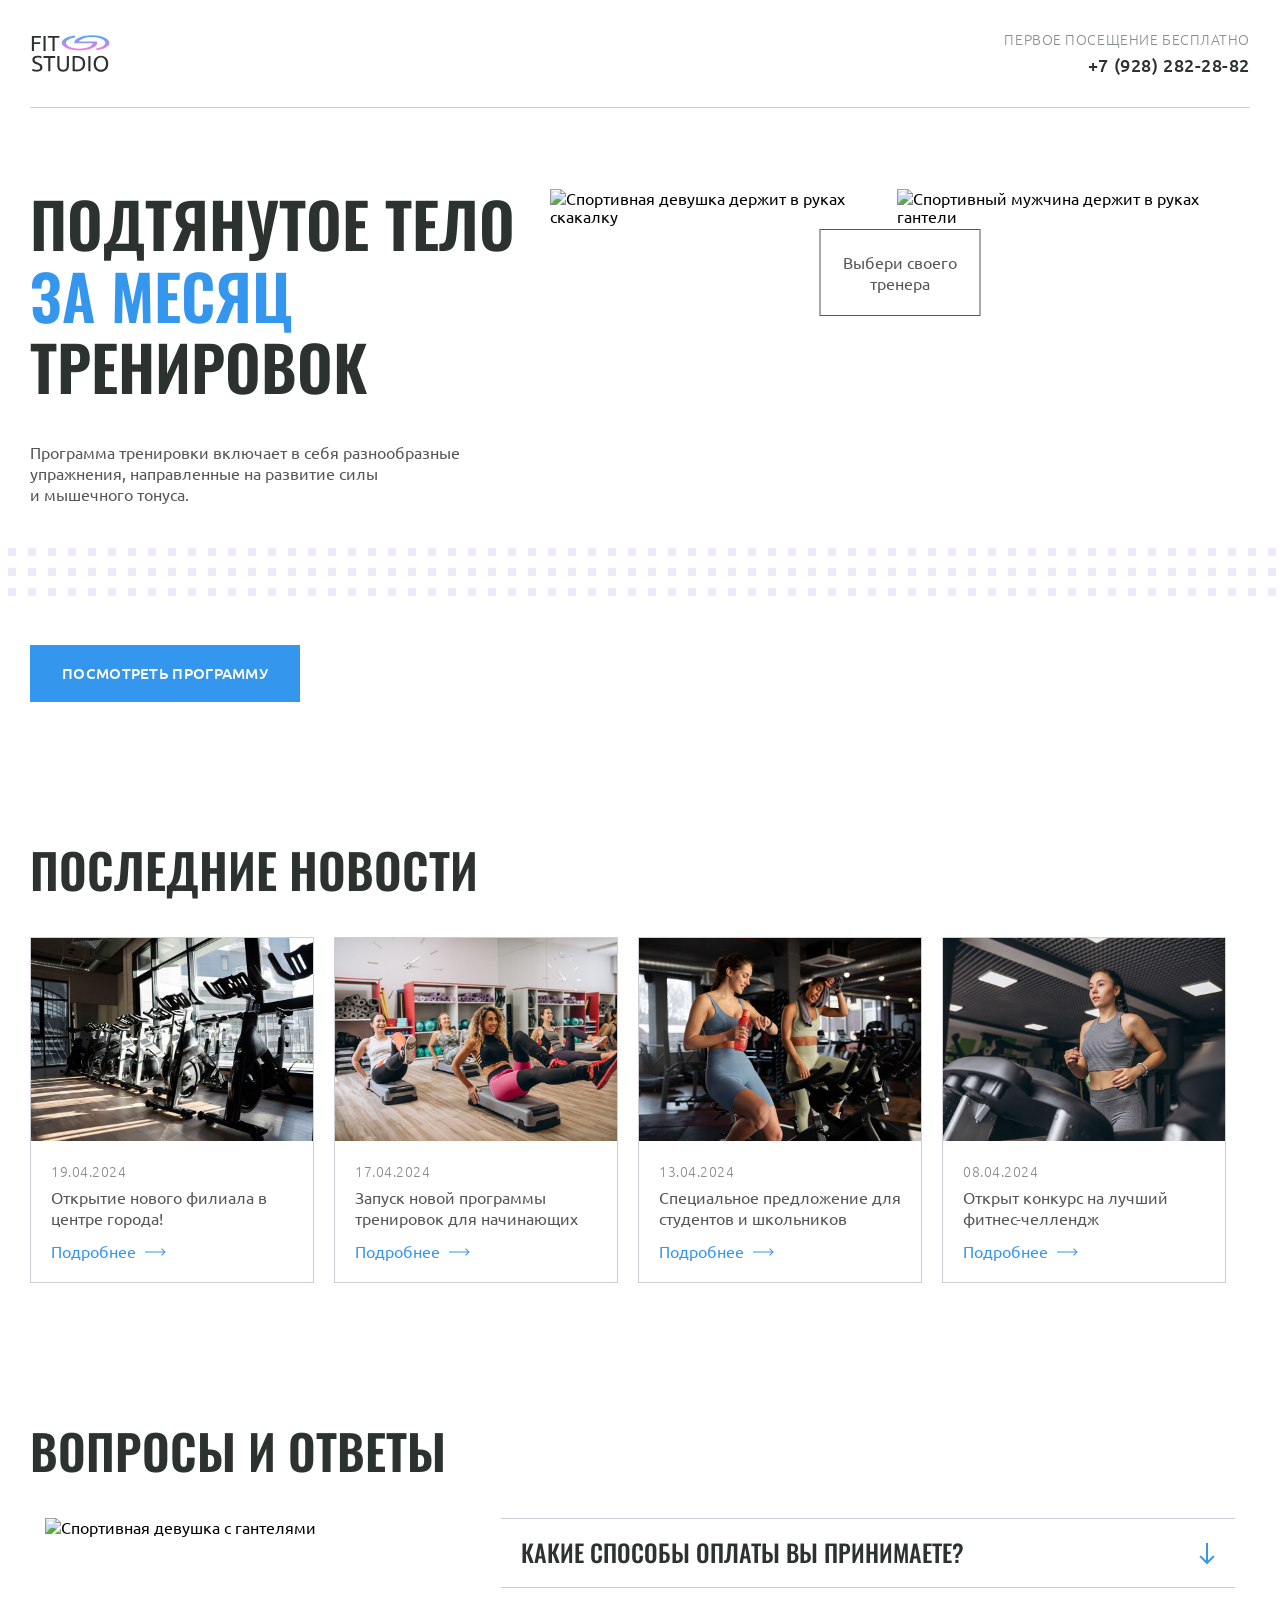
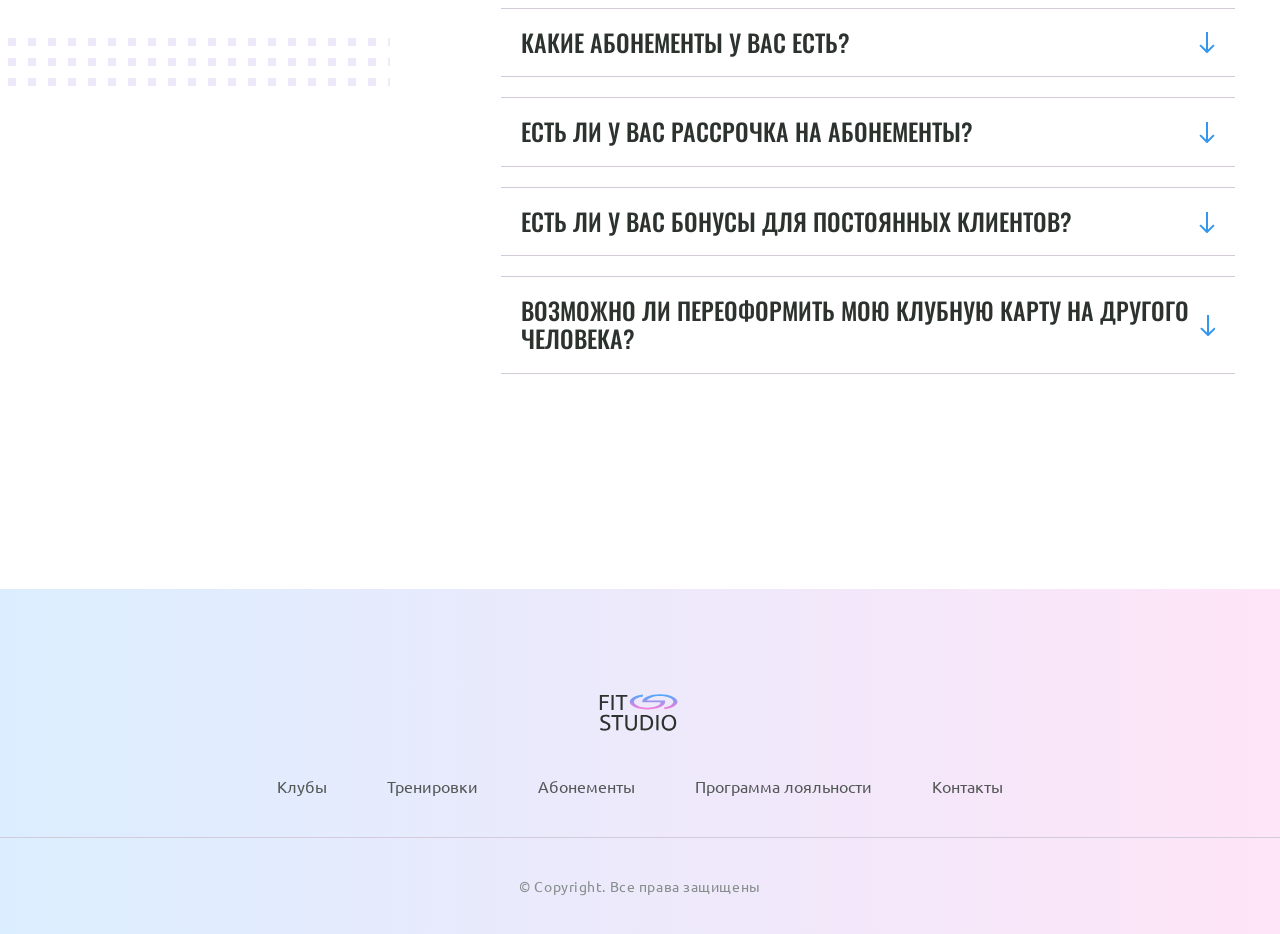
==== index.html @ f5c2be7f "Add files via upload" ====
<!doctype html>
<html lang="ru">
  <head>
    <meta charset="UTF-8" />
    <meta name="viewport" content="width=device-width, initial-scale=1.0" />
    <title>Fit Studio - Главная</title>
    <link
      rel="icon"
      href="./images/icons/favicon-icon.svg"
      type="image/svg+xml"
      sizes="128x128"
    />
    <link rel="stylesheet" href="./css/normalaize.css" />
    <link rel="stylesheet" href="./css/fonts.css" />
    <link rel="stylesheet" href="./css/globals.css" />
    <link rel="stylesheet" href="./css/header.css" />
    <link rel="stylesheet" href="./css/index.css" />
    <link rel="stylesheet" href="./css/footer.css" />
  </head>
  <body>
    <header class="header">
      <div class="container">
        <div class="header-inner">
          <a href="/"
            ><img
              src="./images/icons/logo-icon.svg"
              width="84"
              height="45"
              alt="Логотип Fit Studio"
          /></a>
          <div class="phone text-sub">
            <p>Первое посещение бесплатно</p>
            <a href="tel:+79282822882">+7 (928) 282-28-82</a>
          </div>
        </div>
      </div>
    </header>
    <section class="hero section">
      <div class="container hero-container">
        <div class="hero-info">
          <h1>Подтянутое тело <strong>за месяц</strong> тренировок</h1>
          <p class="text">
            Программа тренировки включает в себя разнообразные упражнения,
            направленные на развитие силы и мышечного тонуса.
          </p>
          <a href="#" class="button">Посмотреть программу</a>
        </div>
        <div class="hero-images">
          <p class="hero-choose text">Выбери своего тренера</p>
          <img
            src="./images/sporty-woman-img.jpg"
            width="347"
            height="513"
            alt="Спортивная девушка держит в руках скакалку"
          />
          <img
            src="./images/sporty-man-img.jpg"
            width="353"
            height="513"
            alt="Спортивный мужчина держит в руках гантели"
          />
        </div>
      </div>
    </section>
    <section class="news section">
      <div class="container">
        <h2 class="title-large">Последние новости</h2>
        <div class="news-container">
          <article class="news-article">
            <header>
              <img
                src="./images/news/lastet-news-1.jpg"
                width="284"
                height="203"
                alt="Велотренажеры в спортзале"
              />
              <div class="news-info">
                <time class="news-date text-sub" datetime="2024-04-19"
                  >19.04.2024</time
                >
                <h3 class="text">Открытие нового филиала в центре города!</h3>
              </div>
            </header>
            <footer>
              <a class="news-link" href="article.html">Подробнее</a>
            </footer>
          </article>
          <article class="news-article">
            <header>
              <img
                src="./images/news/lastet-news-2.jpg"
                width="284"
                height="203"
                alt="Группа женщин занимается спортом"
              />
              <div class="news-info">
                <time class="news-date text-sub" datetime="2024-04-17"
                  >17.04.2024</time
                >
                <h3 class="text">
                  Запуск новой программы тренировок для начинающих
                </h3>
              </div>
            </header>
            <footer>
              <a class="news-link" href="article.html">Подробнее</a>
            </footer>
          </article>
          <article class="news-article">
            <header>
              <img
                src="./images/news/lastet-news-3.jpg"
                width="284"
                height="203"
                alt="Две женщины на велотренажерах"
              />
              <div class="news-info">
                <time class="news-date text-sub" datetime="2024-04-13"
                  >13.04.2024</time
                >
                <h3 class="text">
                  Специальное предложение для студентов и школьников
                </h3>
              </div>
            </header>
            <footer>
              <a class="news-link" href="article.html">Подробнее</a>
            </footer>
          </article>
          <article class="news-article">
            <header>
              <img
                src="./images/news/lastet-news-4.jpg"
                width="284"
                height="203"
                alt="Женщина бежит по беговой дорожке"
              />
              <div class="news-info">
                <time class="news-date text-sub" datetime="2024-04-08"
                  >08.04.2024</time
                >
                <h3 class="text">Открыт конкурс на лучший фитнес-челлендж</h3>
              </div>
            </header>
            <footer>
              <a class="news-link" href="article.html">Подробнее</a>
            </footer>
          </article>
        </div>
      </div>
    </section>
    <section class="faq section">
      <div class="container">
        <h2 class="title-large">Вопросы и ответы</h2>
        <div class="faq-container container">
          <img
            src="./images/sporty-woman-2-img.jpg"
            alt="Спортивная девушка с гантелями"
            width="492"
            height="531"
          />
          <div>
            <details name="faq">
              <summary class="title-medium">Какие способы оплаты вы принимаете?</summary>
              <p class="text">
                Наш сайт подключен к интернет-эквайрингу, и вы можете оплатить товар
                или услугу банковской картой Visa, MasterCard, Maestro и МИР. Также
                в наших клубах возможна наличная оплата при посещении фитнес-центра.
              </p>
            </details>
            <details name="faq">
              <summary class="title-medium">Какие абонементы у вас есть?</summary>
              <p class="text">
                Наш сайт подключен к интернет-эквайрингу, и вы можете оплатить товар
                или услугу банковской картой Visa, MasterCard, Maestro и МИР. Также
                в наших клубах возможна наличная оплата при посещении фитнес-центра.
              </p>
            </details>
            <details name="faq">
              <summary class="title-medium">Есть ли у вас рассрочка на абонементы?</summary>
              <p class="text">
                Наш сайт подключен к интернет-эквайрингу, и вы можете оплатить товар
                или услугу банковской картой Visa, MasterCard, Maestro и МИР. Также
                в наших клубах возможна наличная оплата при посещении фитнес-центра.
              </p>
            </details>
            <details name="faq">
              <summary class="title-medium">Есть ли у вас бонусы для постоянных клиентов?</summary>
              <p class="text">
                Наш сайт подключен к интернет-эквайрингу, и вы можете оплатить товар
                или услугу банковской картой Visa, MasterCard, Maestro и МИР. Также
                в наших клубах возможна наличная оплата при посещении фитнес-центра.
              </p>
            </details>
            <details name="faq">
              <summary class="title-medium">Возможно ли переоформить мою клубную карту на другого человека?</summary>
              <p class="text">
                Наш сайт подключен к интернет-эквайрингу, и вы можете оплатить товар
                или услугу банковской картой Visa, MasterCard, Maestro и МИР. Также
                в наших клубах возможна наличная оплата при посещении фитнес-центра.
              </p>
            </details>
          </div>
        </div>
      </div>
    </section>
    <footer class="footer">
      <div class="footer-top">
        <div class="container">
          <a class="footer-logo" href="/">
            <img
              src="./images/icons/logo-icon.svg"
              width="84"
              height="45"
              alt="Логотип Fit Studio"
            />
          </a>
          <nav class="menu">
            <ul>
              <li><a href="#">Клубы</a></li>
              <li><a href="#">Тренировки</a></li>
              <li><a href="#">Абонементы</a></li>
              <li><a href="#">Программа лояльности</a></li>
              <li><a href="#">Контакты</a></li>
            </ul>
          </nav>
        </div>
      </div>
      <div class="container">
        <p class="copyright">&copy; Copyright. Все права защищены</p>
      </div>
    </footer>
  </body>
</html>
---- css/normalaize.css ----
/*! normalize.css v8.0.1 | MIT License | github.com/necolas/normalize.css */

/* Document
   ========================================================================== */

/**
 * 1. Correct the line height in all browsers.
 * 2. Prevent adjustments of font size after orientation changes in iOS.
 */

html {
  line-height: 1.15; /* 1 */
  -webkit-text-size-adjust: 100%; /* 2 */
}

/* Sections
   ========================================================================== */

/**
 * Remove the margin in all browsers.
 */

body {
  margin: 0;
}

/**
 * Render the `main` element consistently in IE.
 */

main {
  display: block;
}

/**
 * Correct the font size and margin on `h1` elements within `section` and
 * `article` contexts in Chrome, Firefox, and Safari.
 */

h1 {
  font-size: 2em;
  margin: 0.67em 0;
}

/* Grouping content
   ========================================================================== */

/**
 * 1. Add the correct box sizing in Firefox.
 * 2. Show the overflow in Edge and IE.
 */

hr {
  box-sizing: content-box; /* 1 */
  height: 0; /* 1 */
  overflow: visible; /* 2 */
}

/**
 * 1. Correct the inheritance and scaling of font size in all browsers.
 * 2. Correct the odd `em` font sizing in all browsers.
 */

pre {
  font-family: monospace, monospace; /* 1 */
  font-size: 1em; /* 2 */
}

/* Text-level semantics
   ========================================================================== */

/**
 * Remove the gray background on active links in IE 10.
 */

a {
  background-color: transparent;
}

/**
 * 1. Remove the bottom border in Chrome 57-
 * 2. Add the correct text decoration in Chrome, Edge, IE, Opera, and Safari.
 */

abbr[title] {
  border-bottom: none; /* 1 */
  text-decoration: underline; /* 2 */
  text-decoration: underline dotted; /* 2 */
}

/**
 * Add the correct font weight in Chrome, Edge, and Safari.
 */

b,
strong {
  font-weight: bolder;
}

/**
 * 1. Correct the inheritance and scaling of font size in all browsers.
 * 2. Correct the odd `em` font sizing in all browsers.
 */

code,
kbd,
samp {
  font-family: monospace, monospace; /* 1 */
  font-size: 1em; /* 2 */
}

/**
 * Add the correct font size in all browsers.
 */

small {
  font-size: 80%;
}

/**
 * Prevent `sub` and `sup` elements from affecting the line height in
 * all browsers.
 */

sub,
sup {
  font-size: 75%;
  line-height: 0;
  position: relative;
  vertical-align: baseline;
}

sub {
  bottom: -0.25em;
}

sup {
  top: -0.5em;
}

/* Embedded content
   ========================================================================== */

/**
 * Remove the border on images inside links in IE 10.
 */

img {
  border-style: none;
}

/* Forms
   ========================================================================== */

/**
 * 1. Change the font styles in all browsers.
 * 2. Remove the margin in Firefox and Safari.
 */

button,
input,
optgroup,
select,
textarea {
  font-family: inherit; /* 1 */
  font-size: 100%; /* 1 */
  line-height: 1.15; /* 1 */
  margin: 0; /* 2 */
}

/**
 * Show the overflow in IE.
 * 1. Show the overflow in Edge.
 */

button,
input { /* 1 */
  overflow: visible;
}

/**
 * Remove the inheritance of text transform in Edge, Firefox, and IE.
 * 1. Remove the inheritance of text transform in Firefox.
 */

button,
select { /* 1 */
  text-transform: none;
}

/**
 * Correct the inability to style clickable types in iOS and Safari.
 */

button,
[type="button"],
[type="reset"],
[type="submit"] {
  -webkit-appearance: button;
}

/**
 * Remove the inner border and padding in Firefox.
 */

button::-moz-focus-inner,
[type="button"]::-moz-focus-inner,
[type="reset"]::-moz-focus-inner,
[type="submit"]::-moz-focus-inner {
  border-style: none;
  padding: 0;
}

/**
 * Restore the focus styles unset by the previous rule.
 */

button:-moz-focusring,
[type="button"]:-moz-focusring,
[type="reset"]:-moz-focusring,
[type="submit"]:-moz-focusring {
  outline: 1px dotted ButtonText;
}

/**
 * Correct the padding in Firefox.
 */

fieldset {
  padding: 0.35em 0.75em 0.625em;
}

/**
 * 1. Correct the text wrapping in Edge and IE.
 * 2. Correct the color inheritance from `fieldset` elements in IE.
 * 3. Remove the padding so developers are not caught out when they zero out
 *    `fieldset` elements in all browsers.
 */

legend {
  box-sizing: border-box; /* 1 */
  color: inherit; /* 2 */
  display: table; /* 1 */
  max-width: 100%; /* 1 */
  padding: 0; /* 3 */
  white-space: normal; /* 1 */
}

/**
 * Add the correct vertical alignment in Chrome, Firefox, and Opera.
 */

progress {
  vertical-align: baseline;
}

/**
 * Remove the default vertical scrollbar in IE 10+.
 */

textarea {
  overflow: auto;
}

/**
 * 1. Add the correct box sizing in IE 10.
 * 2. Remove the padding in IE 10.
 */

[type="checkbox"],
[type="radio"] {
  box-sizing: border-box; /* 1 */
  padding: 0; /* 2 */
}

/**
 * Correct the cursor style of increment and decrement buttons in Chrome.
 */

[type="number"]::-webkit-inner-spin-button,
[type="number"]::-webkit-outer-spin-button {
  height: auto;
}

/**
 * 1. Correct the odd appearance in Chrome and Safari.
 * 2. Correct the outline style in Safari.
 */

[type="search"] {
  -webkit-appearance: textfield; /* 1 */
  outline-offset: -2px; /* 2 */
}

/**
 * Remove the inner padding in Chrome and Safari on macOS.
 */

[type="search"]::-webkit-search-decoration {
  -webkit-appearance: none;
}

/**
 * 1. Correct the inability to style clickable types in iOS and Safari.
 * 2. Change font properties to `inherit` in Safari.
 */

::-webkit-file-upload-button {
  -webkit-appearance: button; /* 1 */
  font: inherit; /* 2 */
}

/* Interactive
   ========================================================================== */

/*
 * Add the correct display in Edge, IE 10+, and Firefox.
 */

details {
  display: block;
}

/*
 * Add the correct display in all browsers.
 */

summary {
  display: list-item;
}

/* Misc
   ========================================================================== */

/**
 * Add the correct display in IE 10+.
 */

template {
  display: none;
}

/**
 * Add the correct display in IE 10.
 */

[hidden] {
  display: none;
}
---- css/fonts.css ----
@font-face {
  font-family: Ubuntu;
  src: local("Ubuntu"), url("Ubuntu-Light") format("woff2");
  src: url("../fonts/Ubuntu-Light.woff2");
  font-weight: 300;
  font-style: normal;
  font-display: swap;
}
@font-face {
  font-family: Ubuntu;
  src: local("Ubuntu"), url("Ubuntu-Regular") format("woff2");
  src: url("../fonts/Ubuntu-Regular.woff2");
  font-weight: 400;
  font-style: normal;
  font-display: swap;
}
@font-face {
  font-family: Ubuntu;
  src: local("Ubuntu"), url("Ubuntu-Medium") format("woff2");
  src: url("../fonts/Ubuntu-Medium.woff2");
  font-weight: 500;
  font-style: normal;
  font-display: swap;
}
@font-face {
  font-family: Oswald; 
  src: local("Oswald"), url("Oswald-Medium") format("woff2");
  src: url("../fonts/Oswald-Medium.woff2");
  font-weight: 500;
  font-style: normal;
  font-display: swap;
}
@font-face {
  font-family: Oswald;
  src: local("Oswald"), url("Oswald-SemiBold") format("woff2");
  src: url("../fonts/Oswald-SemiBold.woff2");
  font-weight: 600;
  font-style: normal;
  font-display: swap;
}
---- css/globals.css ----
html {
  font-family: Ubuntu, sans-serif;
}

*,
*::before,
*::after {
  box-sizing: border-box;
}

body {
  display: flex;
  flex-direction: column;
  min-height: 100vh;
}

h1,
h2,
h3,
h4,
h5,
h6,
p {
  margin: 0;
}

a {
  text-decoration: none;
}

.container {
  max-width: 1250px;
  margin: 0 auto;
  padding: 0 15px;
}

.text {
  font-weight: 400;
  font-size: 16px;
  line-height: 130%;
  color: #535755;
}

.button {
  display: inline-block;
  padding: 19px 32px;
  font-weight: 500;
  font-size: 15px;
  line-height: 130%;
  letter-spacing: 0.02em;
  text-transform: uppercase;
  text-align: center;
  color: #fff;
  background-color: #3596ed;
  transition: all 0.2s;
}

.button:hover {
  opacity: 0.85;
}

.button:not(:disabled):active {
  background-color: #2677bd;
}

button.button:disabled {
  opacity: 0.65;
  cursor: default;
}

.title-large {
  font-family: Oswald, sans-serif;
  font-weight: 600;
  line-height: 115%;
  text-transform: uppercase;
  color: #2c332f;
  margin-bottom: 40px;
  max-width: 596px;
  font-size: 48px;
}

.title-medium {
  font-family: Oswald, sans-serif;
  font-weight: 500;
  font-size: 24px;
  line-height: 115%;
  text-transform: uppercase;
  color: #2c332f;
}

.text-sub {
  font-weight: 300;
  font-size: 14px;
  letter-spacing: 0.04em;
  text-transform: uppercase;
  color: #858e8a;
}

:focus-visible,
a:focus-visible,
.button:focus-visible {
  outline: 1px solid #3596ed;
  outline-offset: 1px;
}
---- css/header.css ----
.header-inner {
  display: flex;
  justify-content: space-between;
  align-items: center;
  padding: 30px 0;
  gap: 10px;
  border-bottom: 1px solid #d3cbd9;
}

.phone {
  text-align: right;
}

.phone p {
  margin-bottom: 8px;
}
.phone a {
  font-weight: 500;
  font-size: 18px;
  color: #2c332f;
  transition: all .2s;
}

.phone a:hover {
  color: #3596ED;
}
---- css/index.css ----
.hero {
  position: relative;
  padding-top: 80px;
}

.hero::after {
  content: "";
  position: absolute;
  bottom: 106px;
  z-index: -1;
  width: 100%;
  height: 48px;
  background: url("../images/icons/decor-large-icon.svg") repeat-x;
}

.hero-container {
  display: flex;
  align-items: center;
  gap: 28px;
}

.hero-images {
  display: flex;
}

.hero h1 {
  margin-bottom: 40px;
  font-family: "Oswald", sans-serif;
  font-weight: 600;
  font-size: 62px;
  line-height: 115%;
  text-transform: uppercase;
  color: #2c332f;
}

.hero h1 strong {
  color: #3596ed;
  font-weight: 600;
}

.hero-info .text {
  max-width: 440px;
  margin-bottom: 140px;
}

.hero-images {
  position: relative;
  display: flex;
}

.hero-choose {
  position: absolute;
  top: 40px;
  left: 50%;
  transform: translateX(-50%);
  padding: 22px;
  max-width: 161px;
  text-align: center;
  border: 1px solid #535755;
  background-color: rgba(255, 255, 255, 0.9);
}

.section {
  margin-bottom: 140px;
}

.news-article {
  display: flex;
  flex-direction: column;
  max-width: 284px;
  background-color: #fff;
  border: 1px solid #d3cbd9;
  overflow: hidden;
}

.news-article img {
  display: block;
}

.news-info {
  padding: 20px 20px 0;
  margin-bottom: 12px;
}

.news-date {
  display: inline-block;
  margin-bottom: 8px;
}

.news-container {
  display: flex;
  gap: 20px;
}

.news-article footer {
  padding: 0 20px 20px;
  margin-top: auto;
}

.news-link {
  display: inline-flex;
  align-items: center;
  gap: 8px;
  font-weight: 400;
  font-size: 16px;
  line-height: 130%;
  color: #3596ed;
}

.news-link::after {
  content: "";
  display: inline-block;
  width: 22px;
  height: 9px;
  background-image: url("../images/icons/arrow-right-icon.svg");
  transition: all .2s;
}

.news-link:hover::after {
  transform: translateX(5px);
}

.faq {
  position: relative;
}

.faq::before {
  content: "";
  position: absolute;
  top: 215px;
  z-index: -1;
  width: calc(50% - 250px);
  height: 48px;
  background: url("../images/icons/decor-large-icon.svg") repeat-x;
}

.faq-container {
  display: flex;
  gap: 28px;
}

details {
  margin-bottom: 20px;
  border-block: 1px solid #d3cbd9;
}

details > p {
  padding: 0 20px 20px;
}

details[open] summary::after{
  transform: rotate(180deg);
}

summary {
  padding: 20px;
  display: flex;
  align-items: center;
  justify-content: space-between;
  list-style: none;
  cursor: pointer;
}

summary::after {
  content: "";
  display: inline-block;
  width: 17px;
  height: 22px;
  background: url("../images/icons/arrow-down-icon.svg") no-repeat center / cover;
}

summary::-webkit-details-marker {
  list-style: none;
}
---- css/footer.css ----
.footer {
  padding: 60px 0 40px;
  margin-top: auto;
  background-image: linear-gradient(
    90deg,
    rgba(73, 169, 255, 0.2) 0%,
    rgba(252, 124, 217, 0.2) 100%
  );
  text-align: center;
}

.footer-top {
  border-bottom: 1px solid #d3cbd9;
  padding: 40px;
  margin-bottom: 40px;
}

.footer-logo {
  display: inline-block;
  margin-bottom: 40px;
}

.menu ul {
  display: flex;
  justify-content: center;
  align-items: center;
  gap: 60px;
  list-style: none;
  margin: 0;
  padding: 0;
}

.menu a {
  font-weight: 400;
  font-size: 16px;
  line-height: 130%;
  color: #535755;
  transition: all 0.2s;
}
.menu a:hover {
  color: #3596ed;
}

.copyright {
  font-weight: 400;
  font-size: 14px;
  letter-spacing: 0.04em;
  color: #858e8a;
}
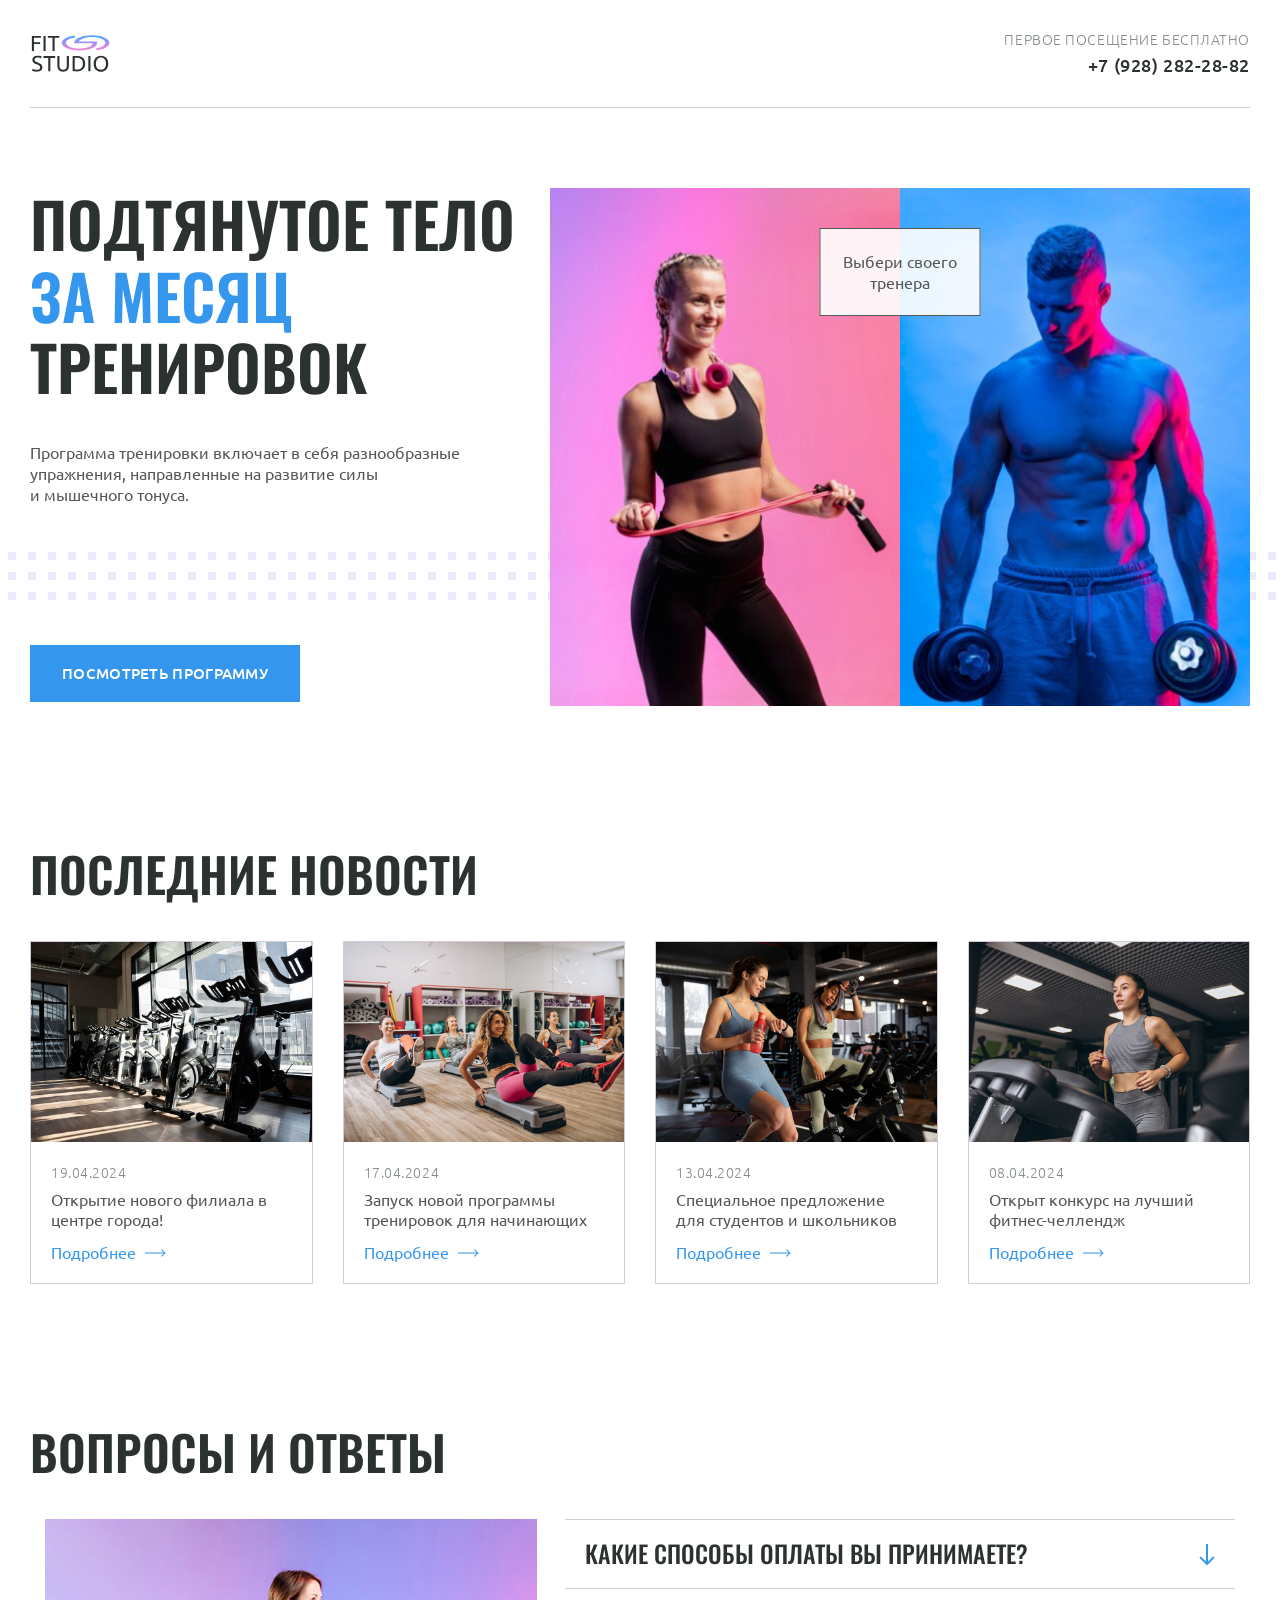
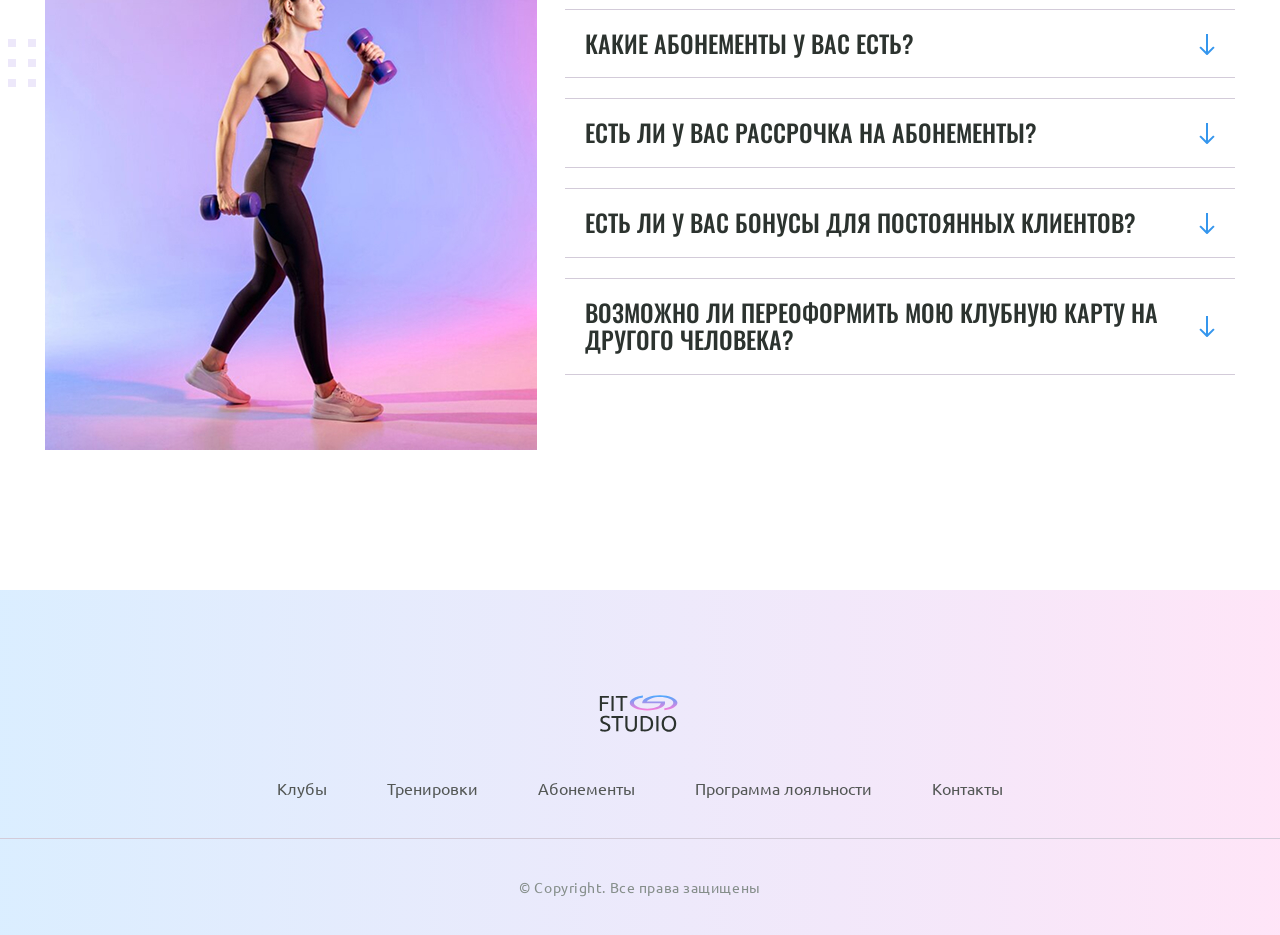
==== commit d3043b59: "Add files via upload" ====
--- a/index.html
+++ b/index.html
@@ -1,5 +1,5 @@
 <!doctype html>
-<html lang="ru">
+<html lang="ru" class="home-page">
   <head>
     <meta charset="UTF-8" />
     <meta name="viewport" content="width=device-width, initial-scale=1.0" />
@@ -35,7 +35,7 @@
         </div>
       </div>
     </header>
-    <section class="hero section">
+    <section class="hero section decor">
       <div class="container hero-container">
         <div class="hero-info">
           <h1>Подтянутое тело <strong>за месяц</strong> тренировок</h1>
@@ -149,7 +149,7 @@
         </div>
       </div>
     </section>
-    <section class="faq section">
+    <section class="faq section decor">
       <div class="container">
         <h2 class="title-large">Вопросы и ответы</h2>
         <div class="faq-container container">
@@ -159,7 +159,7 @@
             width="492"
             height="531"
           />
-          <div>
+          <div class="faq-wrapper">
             <details name="faq">
               <summary class="title-medium">Какие способы оплаты вы принимаете?</summary>
               <p class="text">
--- a/css/globals.css
+++ b/css/globals.css
@@ -5,12 +5,19 @@
 *,
 *::before,
 *::after {
-  box-sizing: border-box;
+  -webkit-box-sizing: border-box;
+          box-sizing: border-box;
 }
 
 body {
+  display: -webkit-box;
+  display: -ms-flexbox;
   display: flex;
-  flex-direction: column;
+  -webkit-box-orient: vertical;
+  -webkit-box-direction: normal;
+      -ms-flex-direction: column;
+          flex-direction: column;
+  min-width: 375px;
   min-height: 100vh;
 }
 
@@ -28,10 +35,21 @@
   text-decoration: none;
 }
 
+img {
+  max-width: 100%;
+  height: auto;
+  -o-object-fit: cover;
+     object-fit: cover;
+}
+
 .container {
   max-width: 1250px;
   margin: 0 auto;
   padding: 0 15px;
+}
+
+.section {
+  margin-bottom: 140px;
 }
 
 .text {
@@ -52,6 +70,7 @@
   text-align: center;
   color: #fff;
   background-color: #3596ed;
+  -webkit-transition: all 0.2s;
   transition: all 0.2s;
 }
 
@@ -96,9 +115,68 @@
   color: #858e8a;
 }
 
+
+.decor::before {
+  content: "";
+  position: absolute;
+  z-index: -1;
+  width: calc(50% - 250px);
+  height: 48px;
+  background: url("../images/icons/decor-icon.svg") repeat-x;
+}
+
 :focus-visible,
 a:focus-visible,
 .button:focus-visible {
   outline: 1px solid #3596ed;
   outline-offset: 1px;
 }
+
+
+/* диапазоны когда все тип топ4ик */
+/* 1200px - 992px compik / planshet
+768px - 576px wide phones
+350px - 375px norm phones 
+320px mini phones*/
+
+/* ===========media=============== */
+
+@media (width <= 992px) {
+  .container {
+    max-width: 768px;
+  }
+}
+
+@media (width <= 768px) {
+  .container {
+    max-width: 576px;
+  }
+
+  .title-large {
+    font-size: 40px;
+    margin-bottom: 30px;  
+  }
+
+  .home-page .title-large {
+    max-width: inherit;
+    text-align: center;
+  }
+
+  .title-medium {
+  font-size: 22px;
+  }
+}
+
+@media (width <= 576px) {
+  .section {
+    margin-bottom: 80px;
+  }
+
+  .title-large {
+    font-size: 32px;
+  }
+
+  .title-medium {
+  font-size: 18px;
+  }
+}
--- a/css/header.css
+++ b/css/header.css
@@ -1,7 +1,13 @@
 .header-inner {
+  display: -webkit-box;
+  display: -ms-flexbox;
   display: flex;
-  justify-content: space-between;
-  align-items: center;
+  -webkit-box-pack: justify;
+      -ms-flex-pack: justify;
+          justify-content: space-between;
+  -webkit-box-align: center;
+      -ms-flex-align: center;
+          align-items: center;
   padding: 30px 0;
   gap: 10px;
   border-bottom: 1px solid #d3cbd9;
@@ -18,9 +24,10 @@
   font-weight: 500;
   font-size: 18px;
   color: #2c332f;
+  -webkit-transition: all .2s;
   transition: all .2s;
 }
 
 .phone a:hover {
   color: #3596ED;
-}
+}
--- a/css/index.css
+++ b/css/index.css
@@ -3,23 +3,21 @@
   padding-top: 80px;
 }
 
-.hero::after {
-  content: "";
-  position: absolute;
+.hero::before {
   bottom: 106px;
-  z-index: -1;
   width: 100%;
-  height: 48px;
-  background: url("../images/icons/decor-large-icon.svg") repeat-x;
 }
 
 .hero-container {
-  display: flex;
-  align-items: center;
+  display: -webkit-box;
+  display: -ms-flexbox;
+  display: flex;
   gap: 28px;
 }
 
 .hero-images {
+  display: -webkit-box;
+  display: -ms-flexbox;
   display: flex;
 }
 
@@ -38,6 +36,10 @@
   font-weight: 600;
 }
 
+.hero-info {
+  max-width: 492px;
+}
+
 .hero-info .text {
   max-width: 440px;
   margin-bottom: 140px;
@@ -45,6 +47,8 @@
 
 .hero-images {
   position: relative;
+  display: -webkit-box;
+  display: -ms-flexbox;
   display: flex;
 }
 
@@ -52,7 +56,9 @@
   position: absolute;
   top: 40px;
   left: 50%;
-  transform: translateX(-50%);
+  -webkit-transform: translateX(-50%);
+      -ms-transform: translateX(-50%);
+          transform: translateX(-50%);
   padding: 22px;
   max-width: 161px;
   text-align: center;
@@ -60,13 +66,20 @@
   background-color: rgba(255, 255, 255, 0.9);
 }
 
-.section {
-  margin-bottom: 140px;
-}
-
 .news-article {
-  display: flex;
-  flex-direction: column;
+  display: -webkit-box;
+  display: -ms-flexbox;
+  display: flex;
+  -webkit-box-orient: vertical;
+  -webkit-box-direction: normal;
+      -ms-flex-direction: column;
+          flex-direction: column;
+
+  /* для равномерного растяжения на адаптиве */
+  -webkit-box-flex: 1;
+      -ms-flex: 1 1 25%;
+          flex: 1 1 25%; 
+
   max-width: 284px;
   background-color: #fff;
   border: 1px solid #d3cbd9;
@@ -88,8 +101,10 @@
 }
 
 .news-container {
-  display: flex;
-  gap: 20px;
+  display: -webkit-box;
+  display: -ms-flexbox;
+  display: flex;
+  gap: 30px;
 }
 
 .news-article footer {
@@ -98,8 +113,12 @@
 }
 
 .news-link {
+  display: -webkit-inline-box;
+  display: -ms-inline-flexbox;
   display: inline-flex;
-  align-items: center;
+  -webkit-box-align: center;
+      -ms-flex-align: center;
+          align-items: center;
   gap: 8px;
   font-weight: 400;
   font-size: 16px;
@@ -113,11 +132,14 @@
   width: 22px;
   height: 9px;
   background-image: url("../images/icons/arrow-right-icon.svg");
+  -webkit-transition: all .2s;
   transition: all .2s;
 }
 
 .news-link:hover::after {
-  transform: translateX(5px);
+  -webkit-transform: translateX(5px);
+      -ms-transform: translateX(5px);
+          transform: translateX(5px);
 }
 
 .faq {
@@ -125,17 +147,16 @@
 }
 
 .faq::before {
-  content: "";
-  position: absolute;
   top: 215px;
-  z-index: -1;
-  width: calc(50% - 250px);
-  height: 48px;
-  background: url("../images/icons/decor-large-icon.svg") repeat-x;
 }
 
 .faq-container {
-  display: flex;
+  display: -webkit-box;
+  display: -ms-flexbox;
+  display: flex;
+  -webkit-box-align: start;
+      -ms-flex-align: start;
+          align-items: flex-start;
   gap: 28px;
 }
 
@@ -144,19 +165,31 @@
   border-block: 1px solid #d3cbd9;
 }
 
+details:last-child {
+  margin-bottom: 0;
+}
+
 details > p {
   padding: 0 20px 20px;
 }
 
 details[open] summary::after{
-  transform: rotate(180deg);
+  -webkit-transform: rotate(180deg);
+      -ms-transform: rotate(180deg);
+          transform: rotate(180deg);
 }
 
 summary {
   padding: 20px;
-  display: flex;
-  align-items: center;
-  justify-content: space-between;
+  display: -webkit-box;
+  display: -ms-flexbox;
+  display: flex;
+  -webkit-box-align: center;
+      -ms-flex-align: center;
+          align-items: center;
+  -webkit-box-pack: justify;
+      -ms-flex-pack: justify;
+          justify-content: space-between;
   list-style: none;
   cursor: pointer;
 }
@@ -164,6 +197,11 @@
 summary::after {
   content: "";
   display: inline-block;
+
+  /* чтобы при адаптиве не сжималось */
+  -ms-flex-negative: 0;
+      flex-shrink: 0;
+
   width: 17px;
   height: 22px;
   background: url("../images/icons/arrow-down-icon.svg") no-repeat center / cover;
@@ -171,4 +209,114 @@
 
 summary::-webkit-details-marker {
   list-style: none;
+}
+
+/* ===========media=============== */
+
+@media (width <= 1440px) {
+  .hero-images img{
+  width: 50%;
+  }
+}
+
+@media (width <= 1250px) {
+    /* =============== 3 section ========= */
+  
+  .faq::before {
+    display: none;
+  }
+
+  .faq-container img {
+    display: none;
+  }
+
+  .faq-container .faq-wrapper {
+  width: 100%;
+  }
+}
+
+@media (width <= 992px) {
+  .hero::after {
+    display: none;
+  }
+
+  .hero-container {
+    -webkit-box-orient: vertical;
+    -webkit-box-direction: normal;
+        -ms-flex-direction: column;
+            flex-direction: column;
+    -webkit-box-align: center;
+        -ms-flex-align: center;
+            align-items: center;
+  }
+
+  .hero-info {
+    text-align: center;
+  }
+
+  .hero h1 {
+    margin-bottom: 30px;
+    font-size: 52px;
+  }
+
+  .hero-info .text {
+    margin-bottom: 30px;
+    max-width: inherit;
+  }
+
+  /* =============== 2 section ========= */
+
+  .news-container {
+    -ms-flex-wrap: wrap;
+        flex-wrap: wrap;
+    -webkit-box-pack: center;
+        -ms-flex-pack: center;
+            justify-content: center;
+    gap: 20px;
+  }
+
+  .news-article {
+  -ms-flex-preferred-size: 50%;
+      flex-basis: 50%;
+  max-width: 350px;
+  }
+
+  .news-article img {
+  width: 100%;
+  }
+}
+
+@media (width <= 768px) {
+  .hero h1 {
+    font-size: 50px;
+  }
+
+  /* =============== 2 section ========= */
+
+  .news-article {
+  -ms-flex-preferred-size: 100%;
+      flex-basis: 100%;
+  max-width: 400px;
+  }
+}
+
+
+@media (width <= 576px) {
+  .hero {
+  padding-top: 60px;
+  }
+
+  .hero-info {
+    max-width: 410px;
+  }
+  
+  .hero h1 {
+    font-size: 42px;
+  }
+
+  .hero-choose {
+  max-width: 125px;
+  padding: 10px;
+  font-size: 14px;
+  }
 }
--- a/css/footer.css
+++ b/css/footer.css
@@ -1,6 +1,12 @@
 .footer {
   padding: 60px 0 40px;
   margin-top: auto;
+  background-image: -webkit-gradient(
+    linear,
+    left top, right top,
+    from(rgba(73, 169, 255, 0.2)),
+    to(rgba(252, 124, 217, 0.2))
+  );
   background-image: linear-gradient(
     90deg,
     rgba(73, 169, 255, 0.2) 0%,
@@ -21,9 +27,15 @@
 }
 
 .menu ul {
+  display: -webkit-box;
+  display: -ms-flexbox;
   display: flex;
-  justify-content: center;
-  align-items: center;
+  -webkit-box-pack: center;
+      -ms-flex-pack: center;
+          justify-content: center;
+  -webkit-box-align: center;
+      -ms-flex-align: center;
+          align-items: center;
   gap: 60px;
   list-style: none;
   margin: 0;
@@ -35,6 +47,7 @@
   font-size: 16px;
   line-height: 130%;
   color: #535755;
+  -webkit-transition: all 0.2s;
   transition: all 0.2s;
 }
 .menu a:hover {
@@ -47,3 +60,18 @@
   letter-spacing: 0.04em;
   color: #858e8a;
 }
+
+
+
+@media (width <= 768px) {
+  .menu ul {
+    gap: 25px;
+    -webkit-box-orient: vertical;
+    -webkit-box-direction: normal;
+        -ms-flex-direction: column;
+            flex-direction: column;
+  }
+  .footer {
+    padding-top: 40px;
+  }
+}
